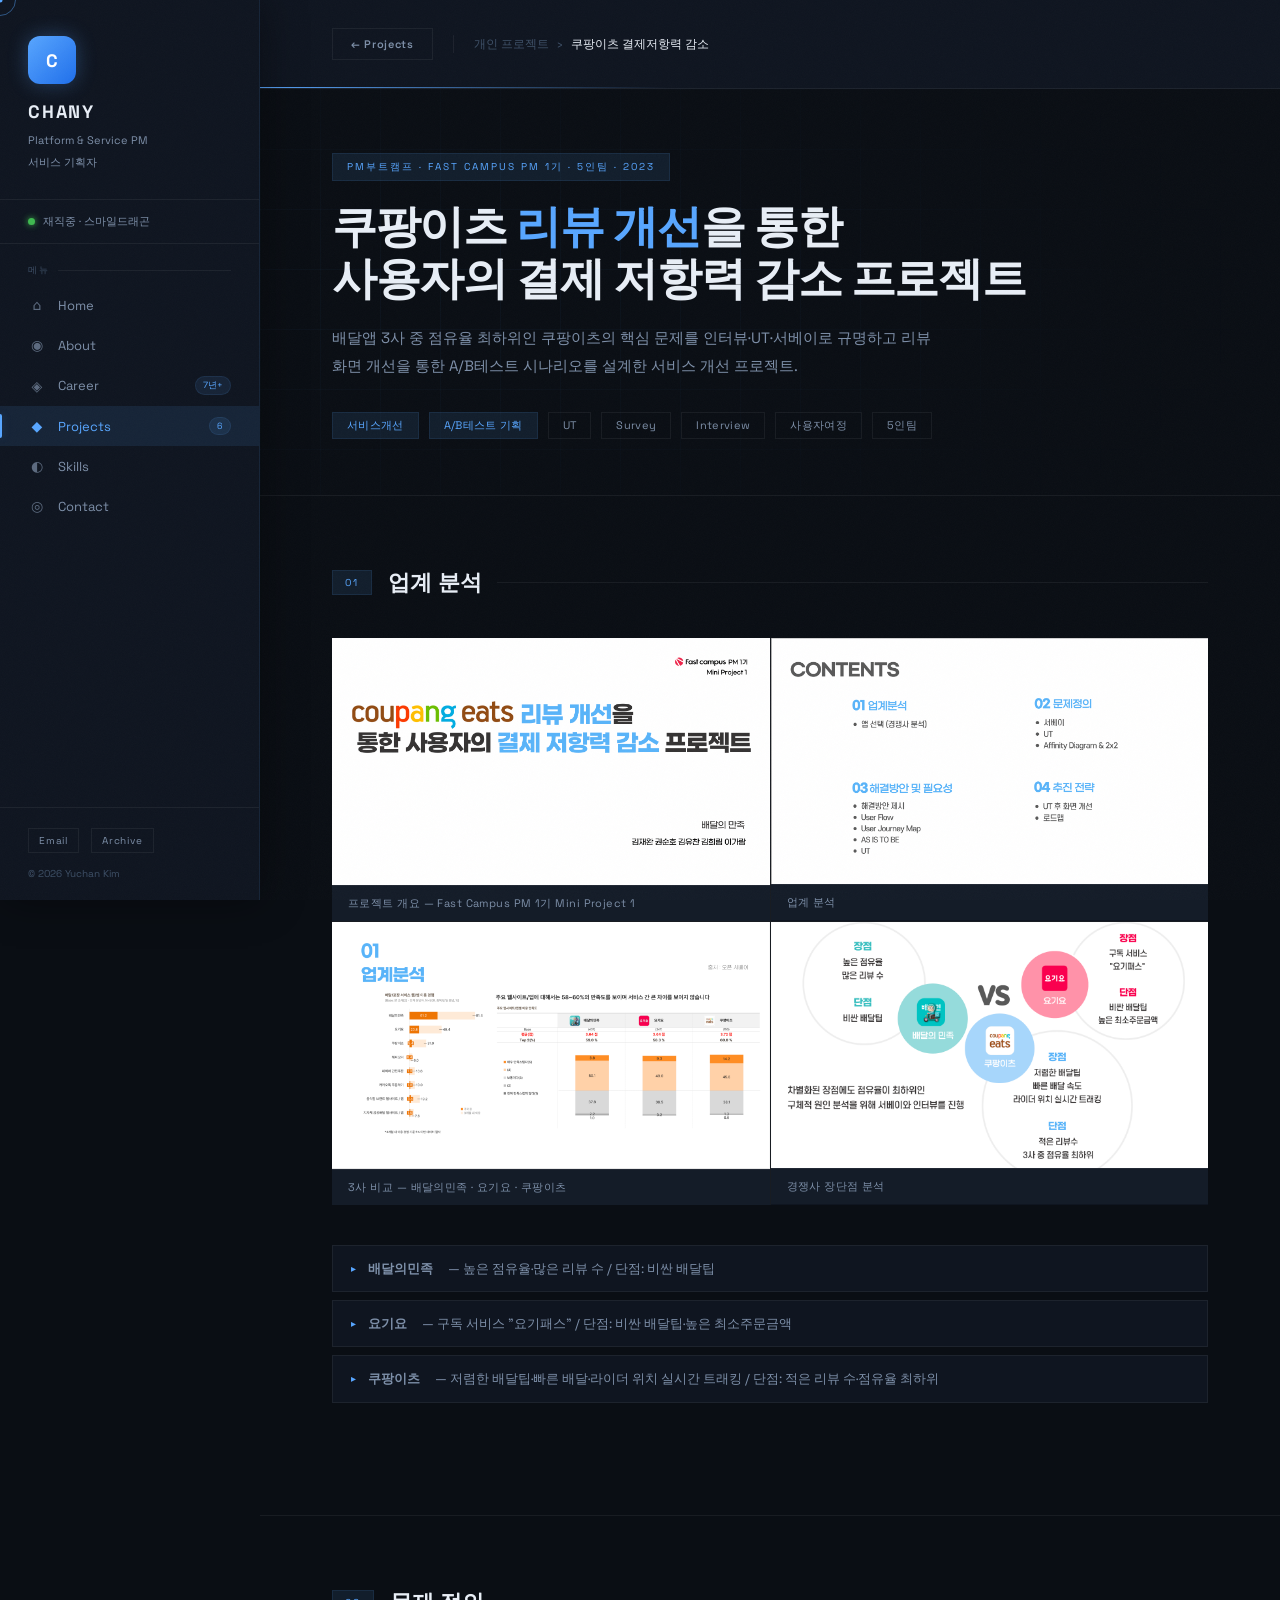
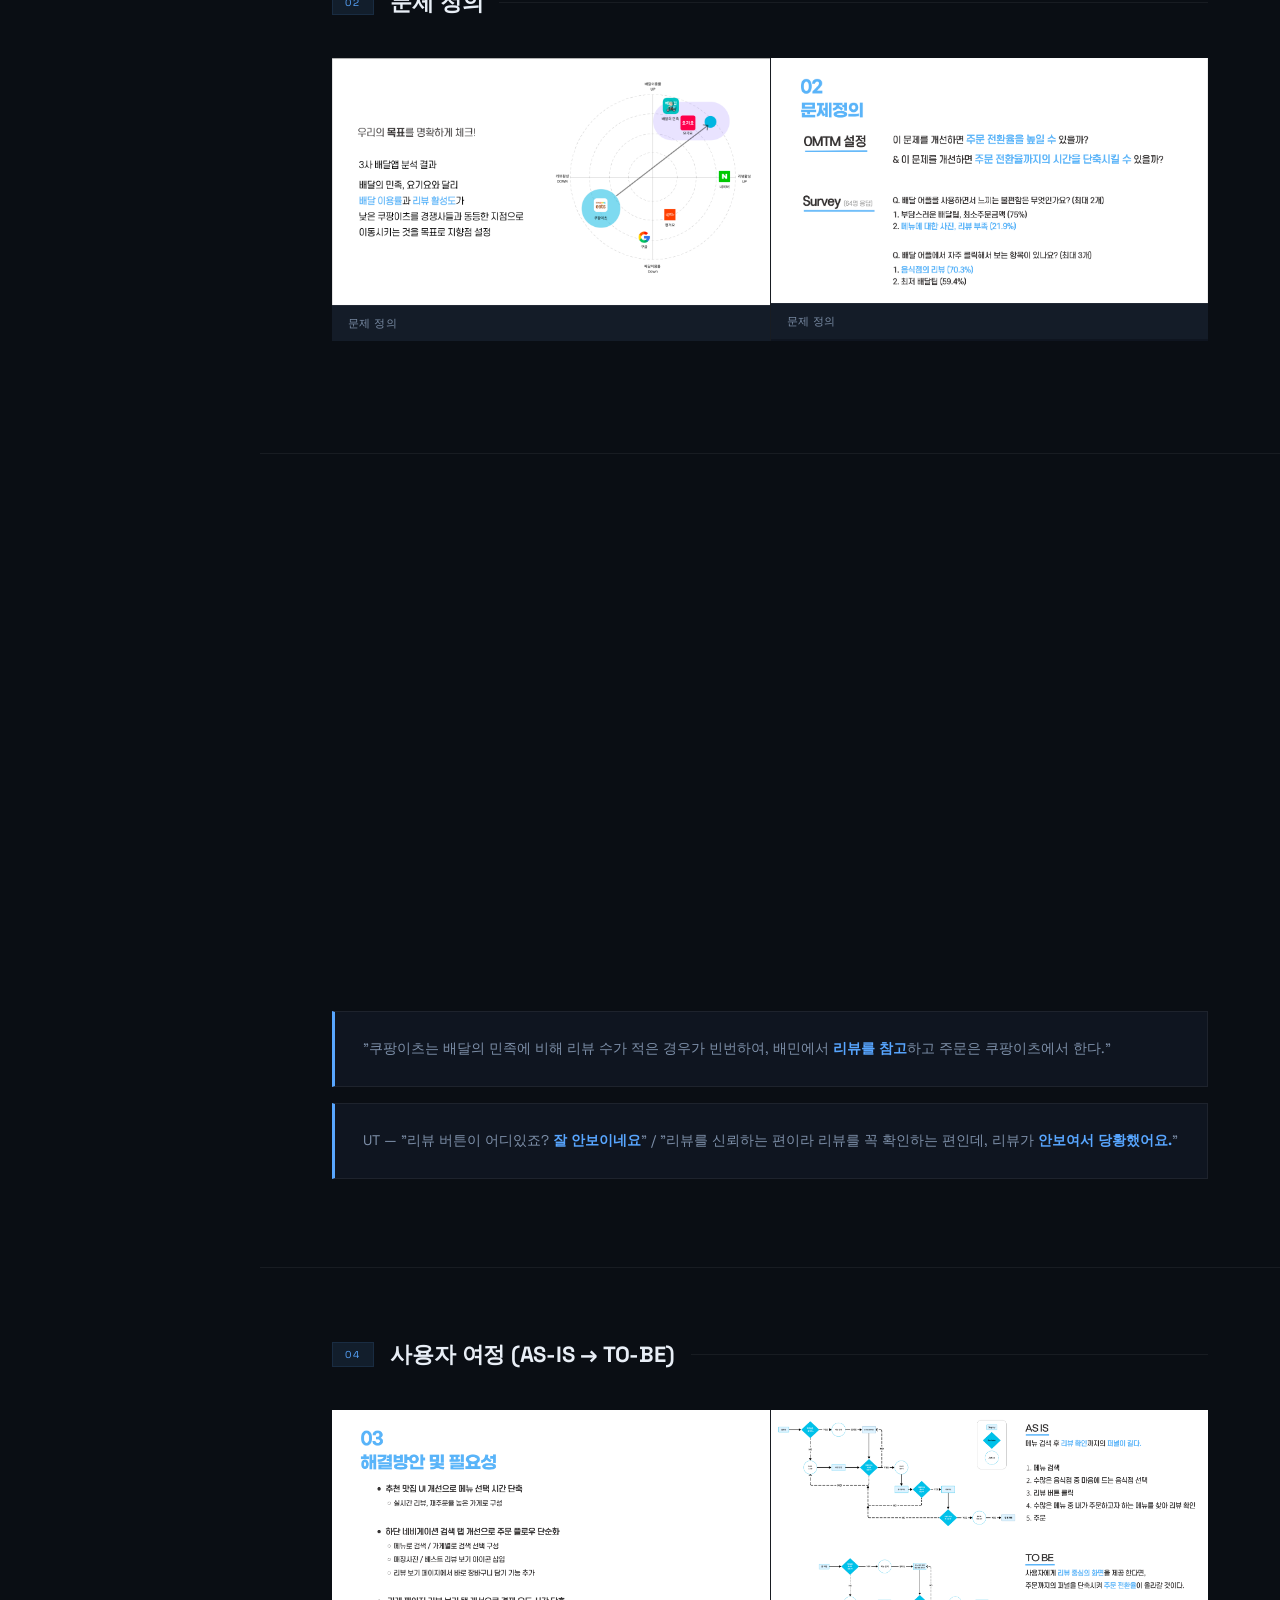
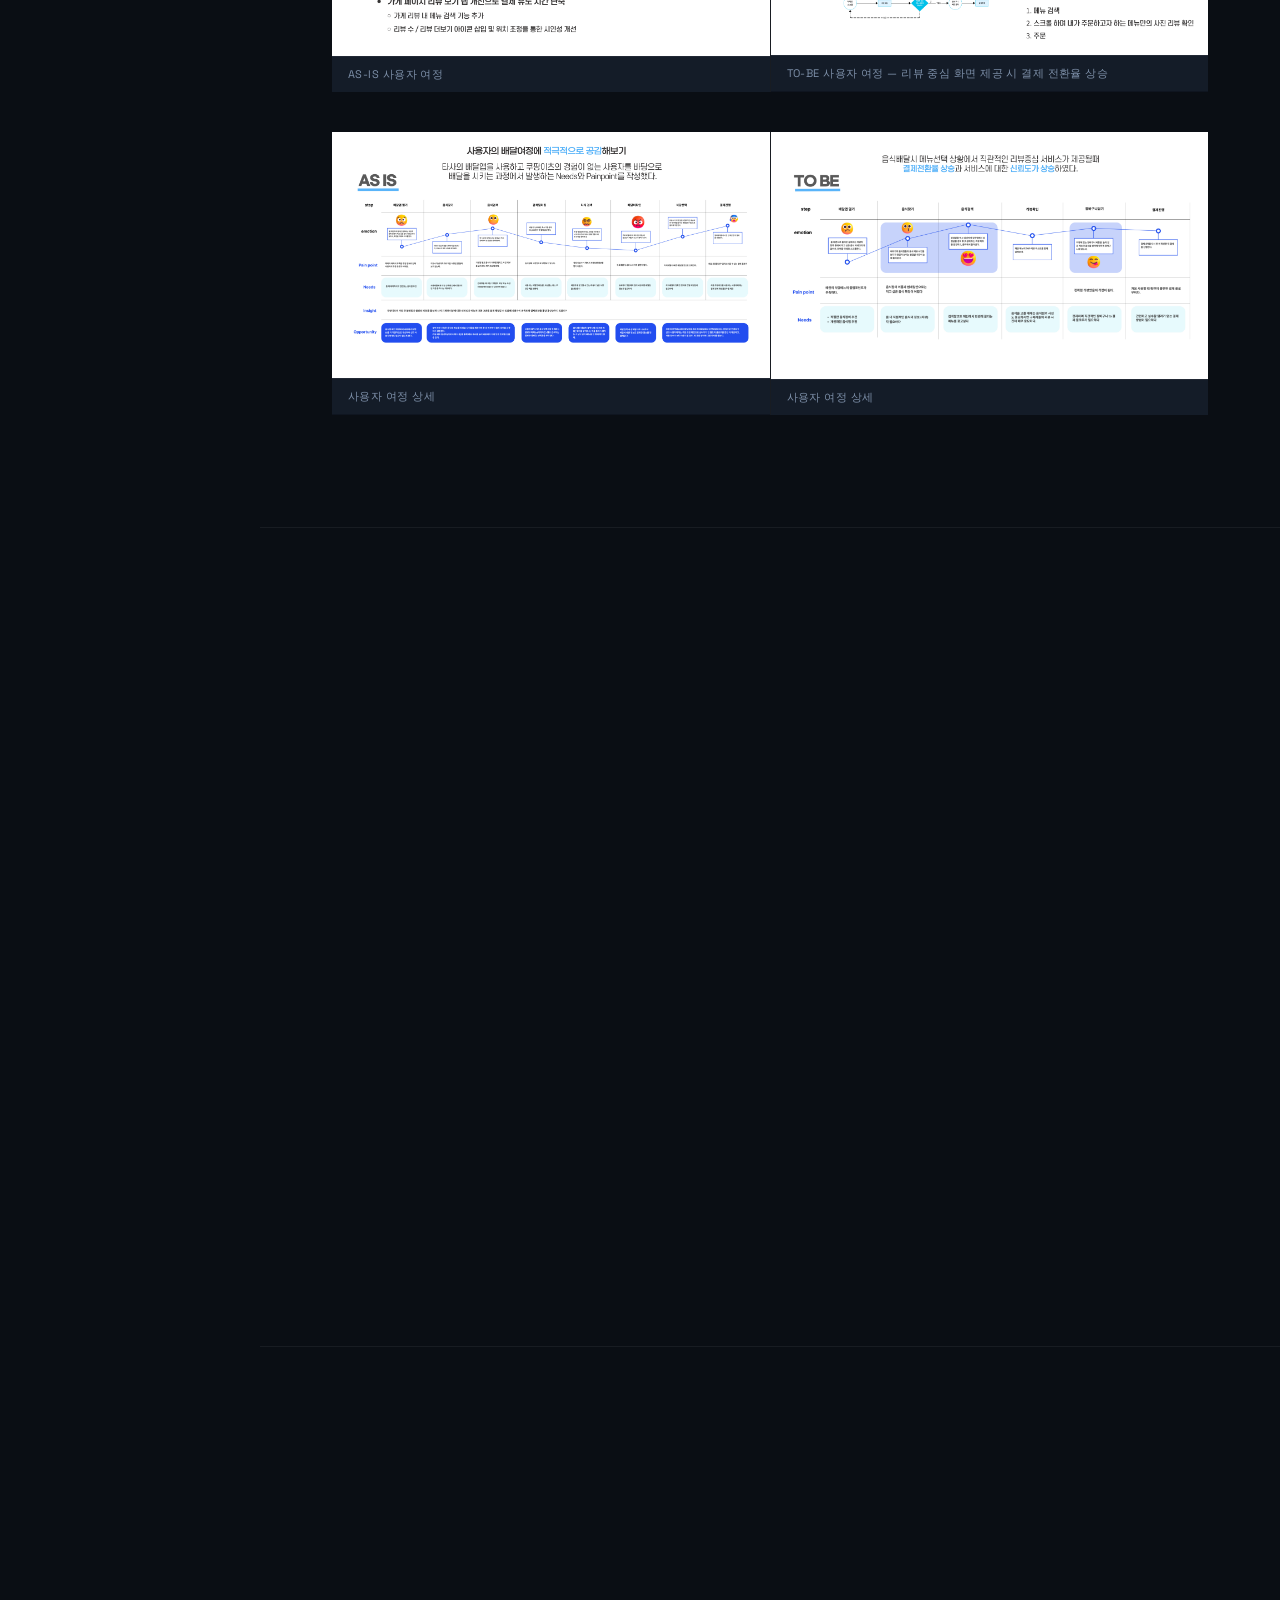
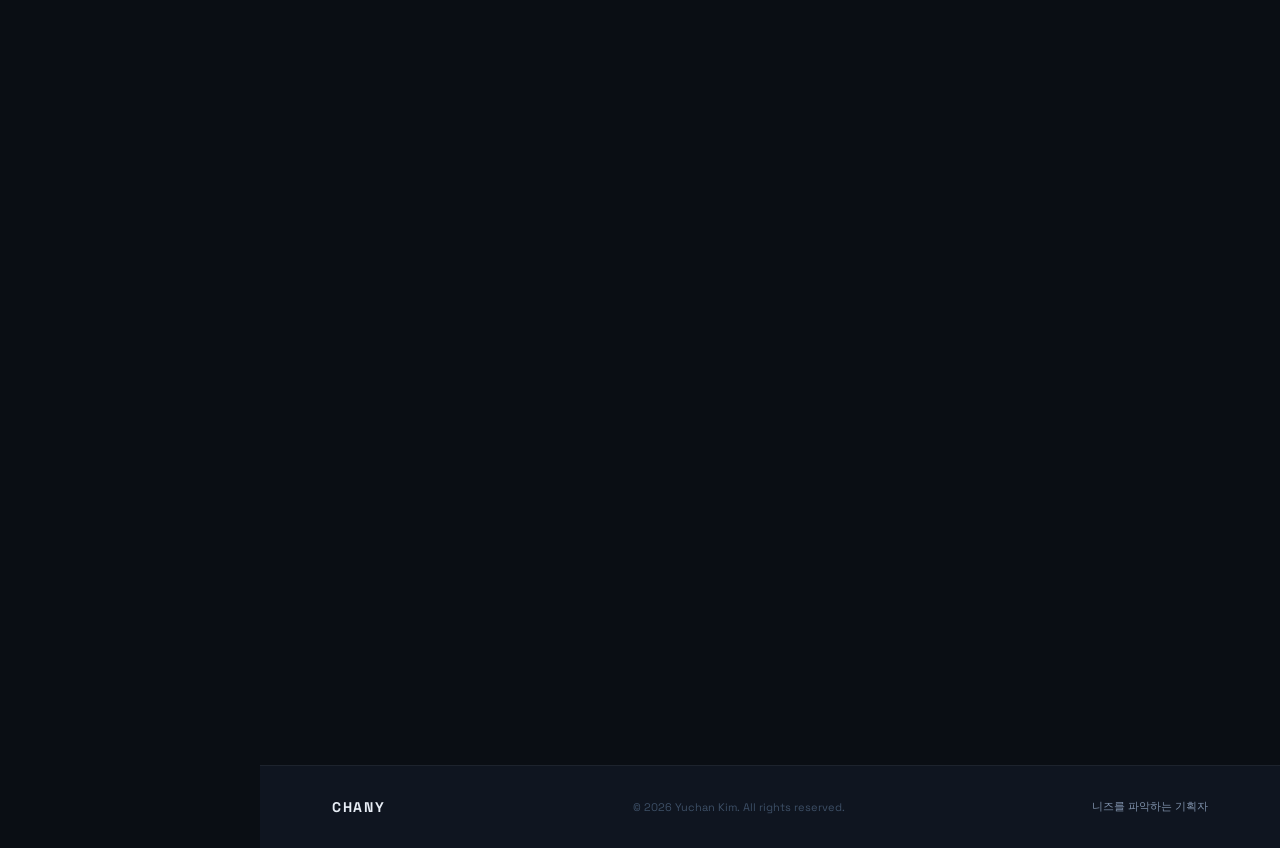
==== coupang.html @ c0a34b81 "Initial commit — Chany portfolio site" ====
<!DOCTYPE html>
<html lang="ko">
<head>
<meta charset="UTF-8">
<meta name="viewport" content="width=device-width, initial-scale=1.0">
<title>쿠팡이츠 결제저항력 감소 — PM부트캠프 | Chany</title>
<link rel="preconnect" href="https://fonts.googleapis.com">
<link href="https://fonts.googleapis.com/css2?family=Space+Grotesk:wght@300;400;500;600;700&display=swap" rel="stylesheet">
<link rel="stylesheet" crossorigin href="https://cdn.jsdelivr.net/gh/orioncactus/pretendard@v1.3.9/dist/web/static/pretendard.min.css"/>
<style>
*, *::before, *::after { box-sizing: border-box; margin: 0; padding: 0; }
:root {
  --sidebar-w: 260px;
  --bg: #0a0e14; --bg2: #0f1520; --bg3: #141c28;
  --text: #e8eef6; --muted: #7d8fa8; --dim: #3d4f66;
  --border: rgba(88,166,255,0.1); --border2: rgba(255,255,255,0.06);
  --accent: #58a6ff; --accent2: #79c0ff;
  --accent-dim: rgba(88,166,255,0.1); --accent-glow: rgba(88,166,255,0.25);
  --green: #3fb950; --green-dim: rgba(63,185,80,0.15);
  --sans: 'Pretendard','Space Grotesk',system-ui,sans-serif;
  --en: 'Space Grotesk',system-ui,sans-serif;
}
html { scroll-behavior: smooth; }
body { font-family: var(--sans); background: var(--bg); color: var(--text); overflow-x: hidden; display: flex; min-height: 100vh; cursor: none; }
a { color: inherit; text-decoration: none; }
ul { list-style: none; }
.noise { position: fixed; inset: 0; z-index: 9998; pointer-events: none; opacity: 0.025; background-image: url("data:image/svg+xml,%3Csvg xmlns='http://www.w3.org/2000/svg' width='300' height='300'%3E%3Cfilter id='n'%3E%3CfeTurbulence type='fractalNoise' baseFrequency='0.85' numOctaves='4' stitchTiles='stitch'/%3E%3C/filter%3E%3Crect width='300' height='300' filter='url(%23n)'/%3E%3C/svg%3E"); background-size: 200px; }
#cd,#cr { position: fixed; pointer-events: none; z-index: 10000; border-radius: 50%; transform: translate(-50%,-50%); }
#cd { width: 5px; height: 5px; background: var(--accent); transition: opacity .3s; }
#cr { width: 32px; height: 32px; border: 1px solid rgba(88,166,255,0.45); transition: width .25s,height .25s,border-color .25s,background .25s,opacity .3s; }
body.ch #cr { width: 52px; height: 52px; border-color: var(--accent); background: var(--accent-dim); }
.sidebar { position: fixed; top: 0; left: 0; bottom: 0; width: var(--sidebar-w); z-index: 200; background: var(--bg2); border-right: 1px solid var(--border); display: flex; flex-direction: column; overflow-y: auto; box-shadow: 2px 0 40px rgba(0,0,0,0.4); }
.sidebar-brand { padding: 36px 28px 28px; border-bottom: 1px solid var(--border2); }
.brand-avatar { width: 48px; height: 48px; border-radius: 12px; background: linear-gradient(135deg,var(--accent) 0%,#1f6feb 100%); display: flex; align-items: center; justify-content: center; font-family: var(--en); font-size: 18px; font-weight: 800; color: #fff; margin-bottom: 16px; box-shadow: 0 0 20px rgba(88,166,255,0.3); }
.brand-name { font-family: var(--en); font-size: 18px; font-weight: 800; letter-spacing: .1em; display: block; margin-bottom: 5px; }
.brand-role { font-size: 11px; color: var(--muted); line-height: 1.6; }
.sidebar-status { padding: 14px 28px; border-bottom: 1px solid var(--border2); display: flex; align-items: center; gap: 8px; font-size: 11px; color: var(--muted); }
.status-dot { width: 7px; height: 7px; border-radius: 50%; background: var(--green); box-shadow: 0 0 6px var(--green); animation: pulse 2.4s ease-in-out infinite; flex-shrink: 0; }
@keyframes pulse { 0%,100%{opacity:1;box-shadow:0 0 6px var(--green)} 50%{opacity:.5;box-shadow:0 0 12px var(--green)} }
.sidebar-nav { padding: 20px 0; flex: 1; }
.nav-group-label { font-family: var(--en); font-size: 9px; letter-spacing: .2em; color: var(--dim); text-transform: uppercase; padding: 0 28px 8px; display: flex; align-items: center; gap: 8px; }
.nav-group-label::after { content: ''; flex: 1; height: 1px; background: var(--border2); }
.nav-item { display: flex; align-items: center; gap: 12px; padding: 11px 28px; font-size: 13px; color: var(--muted); transition: background .15s,color .15s; position: relative; cursor: pointer; }
.nav-item:hover { background: var(--bg3); color: var(--text); }
.nav-item.active { color: var(--accent); background: var(--accent-dim); }
.nav-item.active::before { content: ''; position: absolute; left: 0; top: 8px; bottom: 8px; width: 2px; background: var(--accent); border-radius: 0 2px 2px 0; box-shadow: 0 0 8px var(--accent-glow); }
.nav-icon { width: 18px; text-align: center; font-size: 14px; opacity: .7; }
.nav-item.active .nav-icon { opacity: 1; }
.nav-badge { margin-left: auto; font-family: var(--en); font-size: 9px; background: var(--accent-dim); color: var(--accent); border: 1px solid var(--border); padding: 2px 7px; border-radius: 20px; }
.sidebar-footer { padding: 20px 28px; border-top: 1px solid var(--border2); }
.sidebar-links { display: flex; gap: 12px; margin-bottom: 14px; }
.sb-link { font-family: var(--en); font-size: 10px; letter-spacing: .08em; color: var(--muted); padding: 5px 10px; border: 1px solid var(--border2); transition: border-color .2s,color .2s; }
.sb-link:hover { border-color: var(--accent); color: var(--accent); }
.sidebar-copy { font-size: 10px; color: var(--dim); }
.main { margin-left: var(--sidebar-w); flex: 1; min-height: 100vh; min-width: 0; }
.page-header { padding: 28px 72px; background: var(--bg2); border-bottom: 1px solid var(--border2); display: flex; align-items: center; gap: 20px; position: relative; }
.page-header::after { content: ''; position: absolute; bottom: 0; left: 0; right: 0; height: 1px; background: linear-gradient(90deg,var(--accent) 0%,transparent 40%); }
.back-btn { display: inline-flex; align-items: center; gap: 8px; font-family: var(--en); font-size: 11px; font-weight: 600; letter-spacing: .06em; color: var(--muted); padding: 8px 18px; border: 1px solid var(--border2); transition: color .2s,border-color .2s,background .2s; flex-shrink: 0; }
.back-btn:hover { color: var(--accent); border-color: var(--accent); background: var(--accent-dim); }
.ph-divider { width: 1px; height: 18px; background: var(--border2); }
.ph-crumb { font-size: 12px; color: var(--dim); display: flex; align-items: center; gap: 8px; }
.ph-crumb .active { color: var(--text); }
.proj-hero { padding: 64px 72px 56px; border-bottom: 1px solid var(--border2); position: relative; overflow: hidden; }
.proj-hero::before { content: ''; position: absolute; inset: 0; background-image: linear-gradient(rgba(88,166,255,0.04) 1px,transparent 1px),linear-gradient(90deg,rgba(88,166,255,0.04) 1px,transparent 1px); background-size: 60px 60px; mask-image: radial-gradient(ellipse 80% 80% at 20% 50%,black 0%,transparent 100%); pointer-events: none; }
.hero-eyebrow { font-family: var(--en); font-size: 10px; letter-spacing: .2em; color: var(--accent); text-transform: uppercase; display: inline-flex; align-items: center; gap: 8px; margin-bottom: 20px; padding: 6px 14px; background: var(--accent-dim); border: 1px solid var(--border); }
.hero-title { font-size: clamp(28px,3.5vw,50px); font-weight: 900; letter-spacing: -.03em; line-height: 1.15; margin-bottom: 20px; }
.hero-title .accent { color: var(--accent); }
.hero-desc { font-size: 15px; color: var(--muted); line-height: 1.85; max-width: 600px; margin-bottom: 32px; }
.hero-meta { display: flex; gap: 10px; flex-wrap: wrap; }
.meta-chip { font-size: 11px; padding: 5px 14px; border: 1px solid var(--border2); color: var(--muted); letter-spacing: .03em; }
.meta-chip.hi { border-color: var(--border); color: var(--accent); background: var(--accent-dim); }
.section { padding: 72px 72px; border-bottom: 1px solid var(--border2); }
.sec-hd { display: flex; align-items: center; gap: 16px; margin-bottom: 40px; }
.sec-num { font-family: var(--en); font-size: 10px; letter-spacing: .22em; color: var(--accent); background: var(--accent-dim); border: 1px solid var(--border); padding: 5px 12px; text-transform: uppercase; }
.sec-title { font-size: 22px; font-weight: 800; letter-spacing: -.01em; }
.sec-divider { flex: 1; height: 1px; background: var(--border2); }
.img-gallery { display: grid; grid-template-columns: 1fr 1fr; gap: 1px; background: var(--border2); margin-bottom: 40px; }
.img-gallery.single { grid-template-columns: 1fr; }
.img-item { background: var(--bg2); overflow: hidden; transition: box-shadow .3s; }
.img-item:hover { box-shadow: inset 0 0 0 1px var(--accent); }
.img-item img { width: 100%; height: auto; display: block; transition: transform .4s; }
.img-item:hover img { transform: scale(1.02); }
.img-cap { padding: 10px 16px; background: var(--bg3); border-top: 1px solid var(--border2); font-size: 11px; color: var(--muted); letter-spacing: .04em; }
.quote-block { background: var(--bg2); border: 1px solid var(--border2); border-left: 3px solid var(--accent); padding: 24px 28px; margin-bottom: 16px; font-size: 14px; color: var(--muted); line-height: 1.85; }
.quote-block strong { color: var(--accent); }
.bullet-list { display: flex; flex-direction: column; gap: 8px; margin-bottom: 40px; }
.bullet-item { display: flex; align-items: flex-start; gap: 12px; padding: 12px 18px; background: var(--bg2); border: 1px solid var(--border2); font-size: 13px; color: var(--muted); line-height: 1.65; transition: border-color .2s,background .2s; }
.bullet-item:hover { border-color: var(--accent); background: var(--accent-dim); color: var(--text); }
.bullet-item::before { content: '▸'; color: var(--accent); font-size: 10px; margin-top: 3px; flex-shrink: 0; }
.hypo-box { background: var(--bg2); border: 1px solid var(--border); padding: 28px 32px; margin-bottom: 32px; position: relative; overflow: hidden; }
.hypo-box::before { content: ''; position: absolute; top: 0; left: 0; right: 0; height: 2px; background: linear-gradient(90deg,var(--accent),transparent); }
.hypo-label { font-family: var(--en); font-size: 9px; letter-spacing: .2em; color: var(--accent); text-transform: uppercase; margin-bottom: 12px; }
.hypo-text { font-size: 15px; font-weight: 700; color: var(--text); line-height: 1.6; margin-bottom: 14px; }
.hypo-result { font-size: 13px; color: var(--muted); line-height: 1.8; }
.rv { opacity: 0; transform: translateY(20px); transition: opacity .6s,transform .6s; transition-delay: var(--d,0s); }
.rv.vis { opacity: 1; transform: none; }
.footer { padding: 32px 72px; background: var(--bg2); border-top: 1px solid var(--border2); display: flex; align-items: center; justify-content: space-between; }
.footer-logo { font-family: var(--en); font-weight: 900; font-size: 14px; letter-spacing: .12em; }
.footer-copy { font-size: 11px; color: var(--dim); }
.footer-tag { font-size: 11px; color: var(--muted); }
.mob-nav { display: none; position: fixed; top: 0; left: 0; right: 0; z-index: 300; background: var(--bg2); border-bottom: 1px solid var(--border2); padding: 0 24px; height: 56px; align-items: center; justify-content: space-between; }
.mob-logo { font-family: var(--en); font-weight: 800; font-size: 16px; letter-spacing: .1em; }
.mob-back-link { font-size: 13px; color: var(--accent); }
@media (max-width: 1024px) { :root{--sidebar-w:220px} .img-gallery{grid-template-columns:1fr} }
@media (max-width: 768px) { .sidebar{display:none} .mob-nav{display:flex} .main{margin-left:0;padding-top:56px} .page-header{padding:20px 24px} .section{padding:48px 24px} .proj-hero{padding:48px 24px} .img-gallery{grid-template-columns:1fr} .footer{padding:28px;flex-direction:column;gap:8px;text-align:center} }
</style>
</head>
<body>
<div class="noise"></div>
<div id="cd"></div><div id="cr"></div>

<nav class="mob-nav">
  <a href="index.html" class="mob-logo">CHANY</a>
  <a href="index.html#projects" class="mob-back-link">← Projects</a>
</nav>

<aside class="sidebar">
  <div class="sidebar-brand">
    <div class="brand-avatar">C</div>
    <span class="brand-name">CHANY</span>
    <span class="brand-role">Platform &amp; Service PM<br>서비스 기획자</span>
  </div>
  <div class="sidebar-status"><span class="status-dot"></span> 재직중 · 스마일드래곤</div>
  <nav class="sidebar-nav">
    <p class="nav-group-label">메뉴</p>
    <a href="index.html#home"     class="nav-item"><span class="nav-icon">⌂</span> Home</a>
    <a href="index.html#about"    class="nav-item"><span class="nav-icon">◉</span> About</a>
    <a href="index.html#career"   class="nav-item"><span class="nav-icon">◈</span> Career <span class="nav-badge">7년+</span></a>
    <a href="index.html#projects" class="nav-item active"><span class="nav-icon">◆</span> Projects <span class="nav-badge">6</span></a>
    <a href="index.html#skills"   class="nav-item"><span class="nav-icon">◐</span> Skills</a>
    <a href="index.html#contact"  class="nav-item"><span class="nav-icon">◎</span> Contact</a>
  </nav>
  <div class="sidebar-footer">
    <div class="sidebar-links">
      <a href="mailto:pinkaru92@naver.com" class="sb-link">Email</a>
      <a href="https://channyk.notion.site/Chany-1d37a970e9ac4ea99c35f7fdbf948f6e" target="_blank" class="sb-link">Archive</a>
    </div>
    <p class="sidebar-copy">© 2026 Yuchan Kim</p>
  </div>
</aside>

<main class="main">

  <div class="page-header">
    <a href="index.html#projects" class="back-btn">← Projects</a>
    <div class="ph-divider"></div>
    <div class="ph-crumb"><span>개인 프로젝트</span><span>›</span><span class="active">쿠팡이츠 결제저항력 감소</span></div>
  </div>

  <div class="proj-hero">
    <div class="hero-eyebrow">PM부트캠프 · Fast Campus PM 1기 · 5인팀 · 2023</div>
    <h1 class="hero-title">쿠팡이츠 <span class="accent">리뷰 개선</span>을 통한<br>사용자의 결제 저항력 감소 프로젝트</h1>
    <p class="hero-desc">배달앱 3사 중 점유율 최하위인 쿠팡이츠의 핵심 문제를 인터뷰·UT·서베이로 규명하고 리뷰 화면 개선을 통한 A/B테스트 시나리오를 설계한 서비스 개선 프로젝트.</p>
    <div class="hero-meta">
      <span class="meta-chip hi">서비스개선</span>
      <span class="meta-chip hi">A/B테스트 기획</span>
      <span class="meta-chip">UT</span>
      <span class="meta-chip">Survey</span>
      <span class="meta-chip">Interview</span>
      <span class="meta-chip">사용자여정</span>
      <span class="meta-chip">5인팀</span>
    </div>
  </div>

  <!-- 01. 업계 분석 -->
  <section class="section">
    <div class="sec-hd rv"><span class="sec-num">01</span><h2 class="sec-title">업계 분석</h2><div class="sec-divider"></div></div>
    <div class="img-gallery rv">
      <div class="img-item"><img src="img_coupang/01.png" alt="타이틀"><div class="img-cap">프로젝트 개요 — Fast Campus PM 1기 Mini Project 1</div></div>
      <div class="img-item"><img src="img_coupang/02.png" alt="업계 분석"><div class="img-cap">업계 분석</div></div>
      <div class="img-item"><img src="img_coupang/03.png" alt="경쟁사 비교"><div class="img-cap">3사 비교 — 배달의민족 · 요기요 · 쿠팡이츠</div></div>
      <div class="img-item"><img src="img_coupang/04.png" alt="경쟁사 장단점"><div class="img-cap">경쟁사 장단점 분석</div></div>
    </div>
    <div class="bullet-list rv">
      <div class="bullet-item"><strong>배달의민족</strong>&nbsp;— 높은 점유율·많은 리뷰 수 / 단점: 비싼 배달팁</div>
      <div class="bullet-item"><strong>요기요</strong>&nbsp;— 구독 서비스 "요기패스" / 단점: 비싼 배달팁·높은 최소주문금액</div>
      <div class="bullet-item"><strong>쿠팡이츠</strong>&nbsp;— 저렴한 배달팁·빠른 배달·라이더 위치 실시간 트래킹 / 단점: 적은 리뷰 수·점유율 최하위</div>
    </div>
  </section>

  <!-- 02. 문제 정의 -->
  <section class="section">
    <div class="sec-hd rv"><span class="sec-num">02</span><h2 class="sec-title">문제 정의</h2><div class="sec-divider"></div></div>
    <div class="img-gallery rv">
      <div class="img-item"><img src="img_coupang/05.png" alt="문제정의 1"><div class="img-cap">문제 정의</div></div>
      <div class="img-item"><img src="img_coupang/06.png" alt="문제정의 2"><div class="img-cap">문제 정의</div></div>
    </div>
  </section>

  <!-- 03. 인터뷰 & UT -->
  <section class="section">
    <div class="sec-hd rv"><span class="sec-num">03</span><h2 class="sec-title">인터뷰 &amp; UT (Usability Test)</h2><div class="sec-divider"></div></div>
    <div class="img-gallery rv">
      <div class="img-item"><img src="img_coupang/07.png" alt="인터뷰 UT"><div class="img-cap">인터뷰 · UT 주요 발견</div></div>
      <div class="img-item"><img src="img_coupang/08.png" alt="서베이"><div class="img-cap">서베이 결과</div></div>
    </div>
    <div class="quote-block rv">
      "리뷰를 많이 참고한다. 좋은 <strong>리뷰</strong>가 많이 있으면 그 음식점을 신뢰하는 편"
    </div>
    <div class="quote-block rv">
      "쿠팡이츠는 배달의 민족에 비해 리뷰 수가 적은 경우가 빈번하여, 배민에서 <strong>리뷰를 참고</strong>하고 주문은 쿠팡이츠에서 한다."
    </div>
    <div class="quote-block rv">
      UT — "리뷰 버튼이 어디있죠? <strong>잘 안보이네요</strong>" / "리뷰를 신뢰하는 편이라 리뷰를 꼭 확인하는 편인데, 리뷰가 <strong>안보여서 당황했어요.</strong>"
    </div>
  </section>

  <!-- 04. 사용자 여정 -->
  <section class="section">
    <div class="sec-hd rv"><span class="sec-num">04</span><h2 class="sec-title">사용자 여정 (AS-IS → TO-BE)</h2><div class="sec-divider"></div></div>
    <div class="img-gallery rv">
      <div class="img-item"><img src="img_coupang/09.png" alt="AS-IS 여정"><div class="img-cap">AS-IS 사용자 여정</div></div>
      <div class="img-item"><img src="img_coupang/10.png" alt="TO-BE 여정"><div class="img-cap">TO-BE 사용자 여정 — 리뷰 중심 화면 제공 시 결제 전환율 상승</div></div>
    </div>
    <div class="img-gallery rv">
      <div class="img-item"><img src="img_coupang/11.png" alt="여정 상세 1"><div class="img-cap">사용자 여정 상세</div></div>
      <div class="img-item"><img src="img_coupang/12.png" alt="여정 상세 2"><div class="img-cap">사용자 여정 상세</div></div>
    </div>
  </section>

  <!-- 05. 개선 화면 -->
  <section class="section">
    <div class="sec-hd rv"><span class="sec-num">05</span><h2 class="sec-title">개선 화면 설계</h2><div class="sec-divider"></div></div>
    <div class="img-gallery rv">
      <div class="img-item"><img src="img_coupang/13.png" alt="개선화면 1"><div class="img-cap">개선 화면 (1)</div></div>
      <div class="img-item"><img src="img_coupang/14.png" alt="개선화면 2"><div class="img-cap">개선 화면 (2)</div></div>
      <div class="img-item"><img src="img_coupang/15.png" alt="개선화면 3"><div class="img-cap">개선 화면 (3)</div></div>
      <div class="img-item"><img src="img_coupang/16.png" alt="개선화면 4"><div class="img-cap">개선 화면 (4)</div></div>
    </div>
  </section>

  <!-- 06. UT 후 재개선 -->
  <section class="section" style="border-bottom:none">
    <div class="sec-hd rv"><span class="sec-num">06</span><h2 class="sec-title">UT 검증 &amp; 재개선</h2><div class="sec-divider"></div></div>
    <div class="hypo-box rv">
      <p class="hypo-label">초기 가설</p>
      <p class="hypo-text">사용자에게 리뷰 중심의 화면을 제공한다면, 주문까지의 퍼널을 단축시켜 <strong>주문 전환율이 올라갈 것</strong>이다.</p>
      <p class="hypo-result">UT 검증 결과 — 리뷰를 통해 사용자를 후킹할 수 있고 신뢰를 주는 요소로 활용될 수 있지만, 리뷰만으로 구매를 결정하기에는 정보가 부족하다. 구매를 결정하는 데에는 식당이나 메뉴에 대한 정보도 필요하다.</p>
    </div>
    <div class="img-gallery rv">
      <div class="img-item"><img src="img_coupang/17.png" alt="UT 후 화면개선 1"><div class="img-cap">UT 후 화면 재개선 (1)</div></div>
      <div class="img-item"><img src="img_coupang/18.png" alt="UT 후 화면개선 2"><div class="img-cap">UT 후 화면 재개선 — 리뷰 + 메뉴 정보 통합</div></div>
      <div class="img-item"><img src="img_coupang/19.png" alt="UT 후 화면개선 3"><div class="img-cap">최종 개선 화면 (1)</div></div>
      <div class="img-item"><img src="img_coupang/20.png" alt="UT 후 화면개선 4"><div class="img-cap">최종 개선 화면 (2)</div></div>
    </div>
  </section>

  <footer class="footer">
    <span class="footer-logo">CHANY</span>
    <p class="footer-copy">© 2026 Yuchan Kim. All rights reserved.</p>
    <p class="footer-tag">니즈를 파악하는 기획자</p>
  </footer>

</main>
<script>
const cd=document.getElementById('cd'),cr=document.getElementById('cr');
let mx=0,my=0,rx=0,ry=0;
document.addEventListener('mousemove',e=>{mx=e.clientX;my=e.clientY;cd.style.left=mx+'px';cd.style.top=my+'px';});
(function loop(){rx+=(mx-rx)*.11;ry+=(my-ry)*.11;cr.style.left=rx+'px';cr.style.top=ry+'px';requestAnimationFrame(loop);})();
document.addEventListener('mouseleave',()=>{cd.style.opacity='0';cr.style.opacity='0';});
document.addEventListener('mouseenter',()=>{cd.style.opacity='1';cr.style.opacity='1';});
document.querySelectorAll('a,button,.img-item,.bullet-item').forEach(el=>{
  el.addEventListener('mouseenter',()=>document.body.classList.add('ch'));
  el.addEventListener('mouseleave',()=>document.body.classList.remove('ch'));
});
const obs=new IntersectionObserver(es=>{es.forEach(e=>{if(e.isIntersecting)e.target.classList.add('vis');});},{threshold:0.06,rootMargin:'0px 0px -40px 0px'});
document.querySelectorAll('.rv').forEach(el=>obs.observe(el));
</script>
</body>
</html>
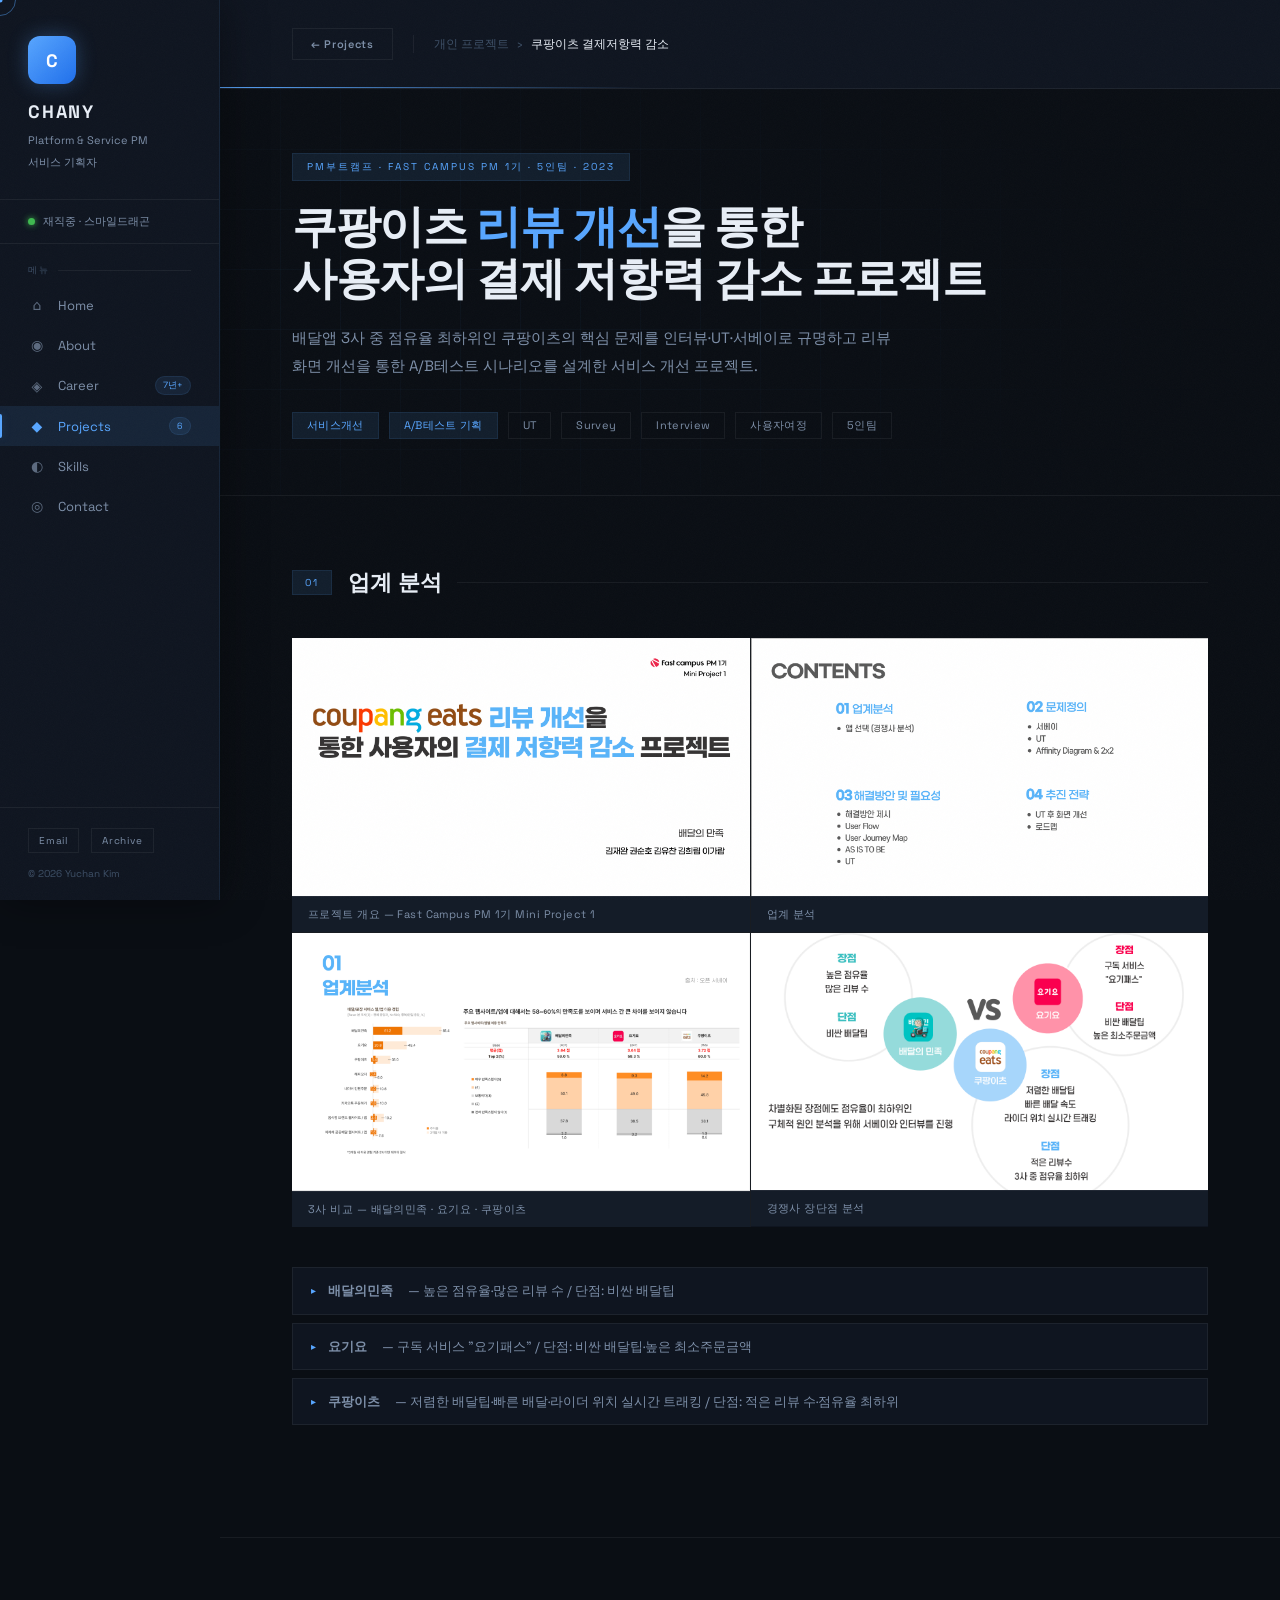
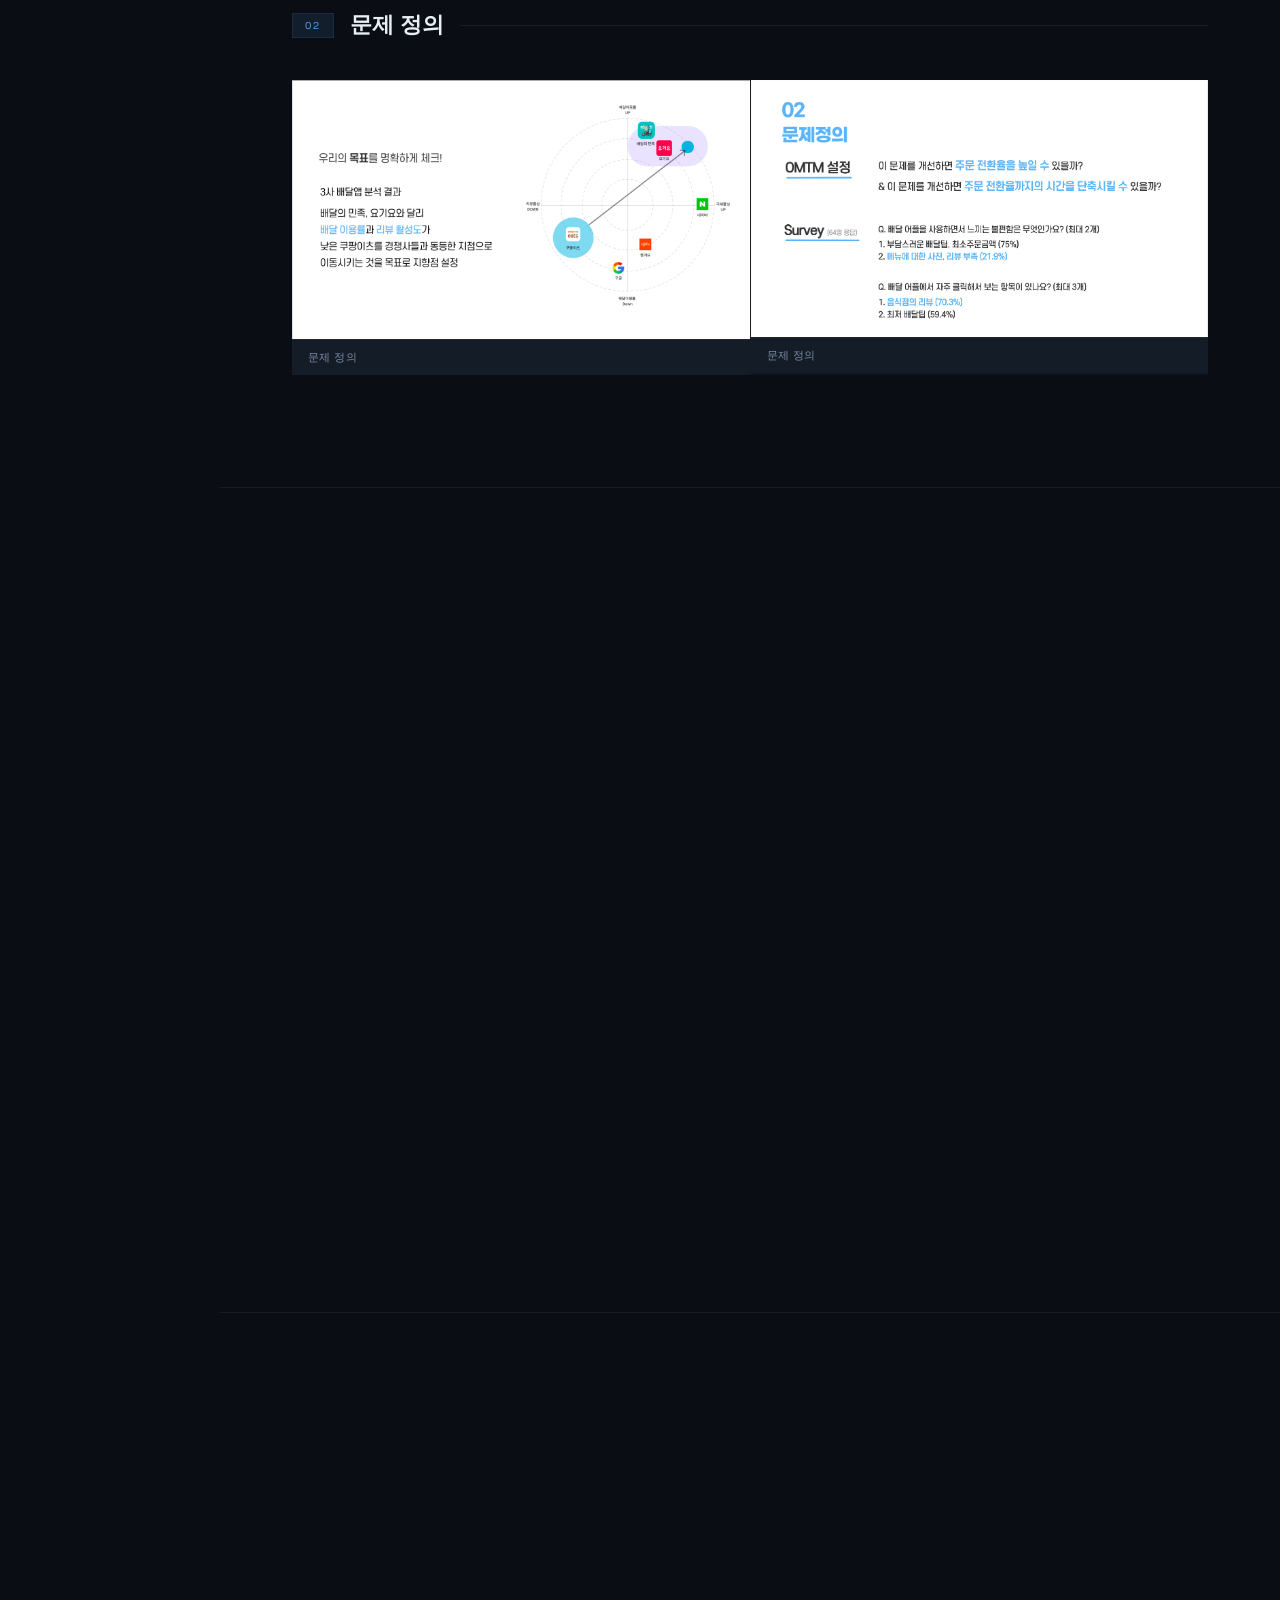
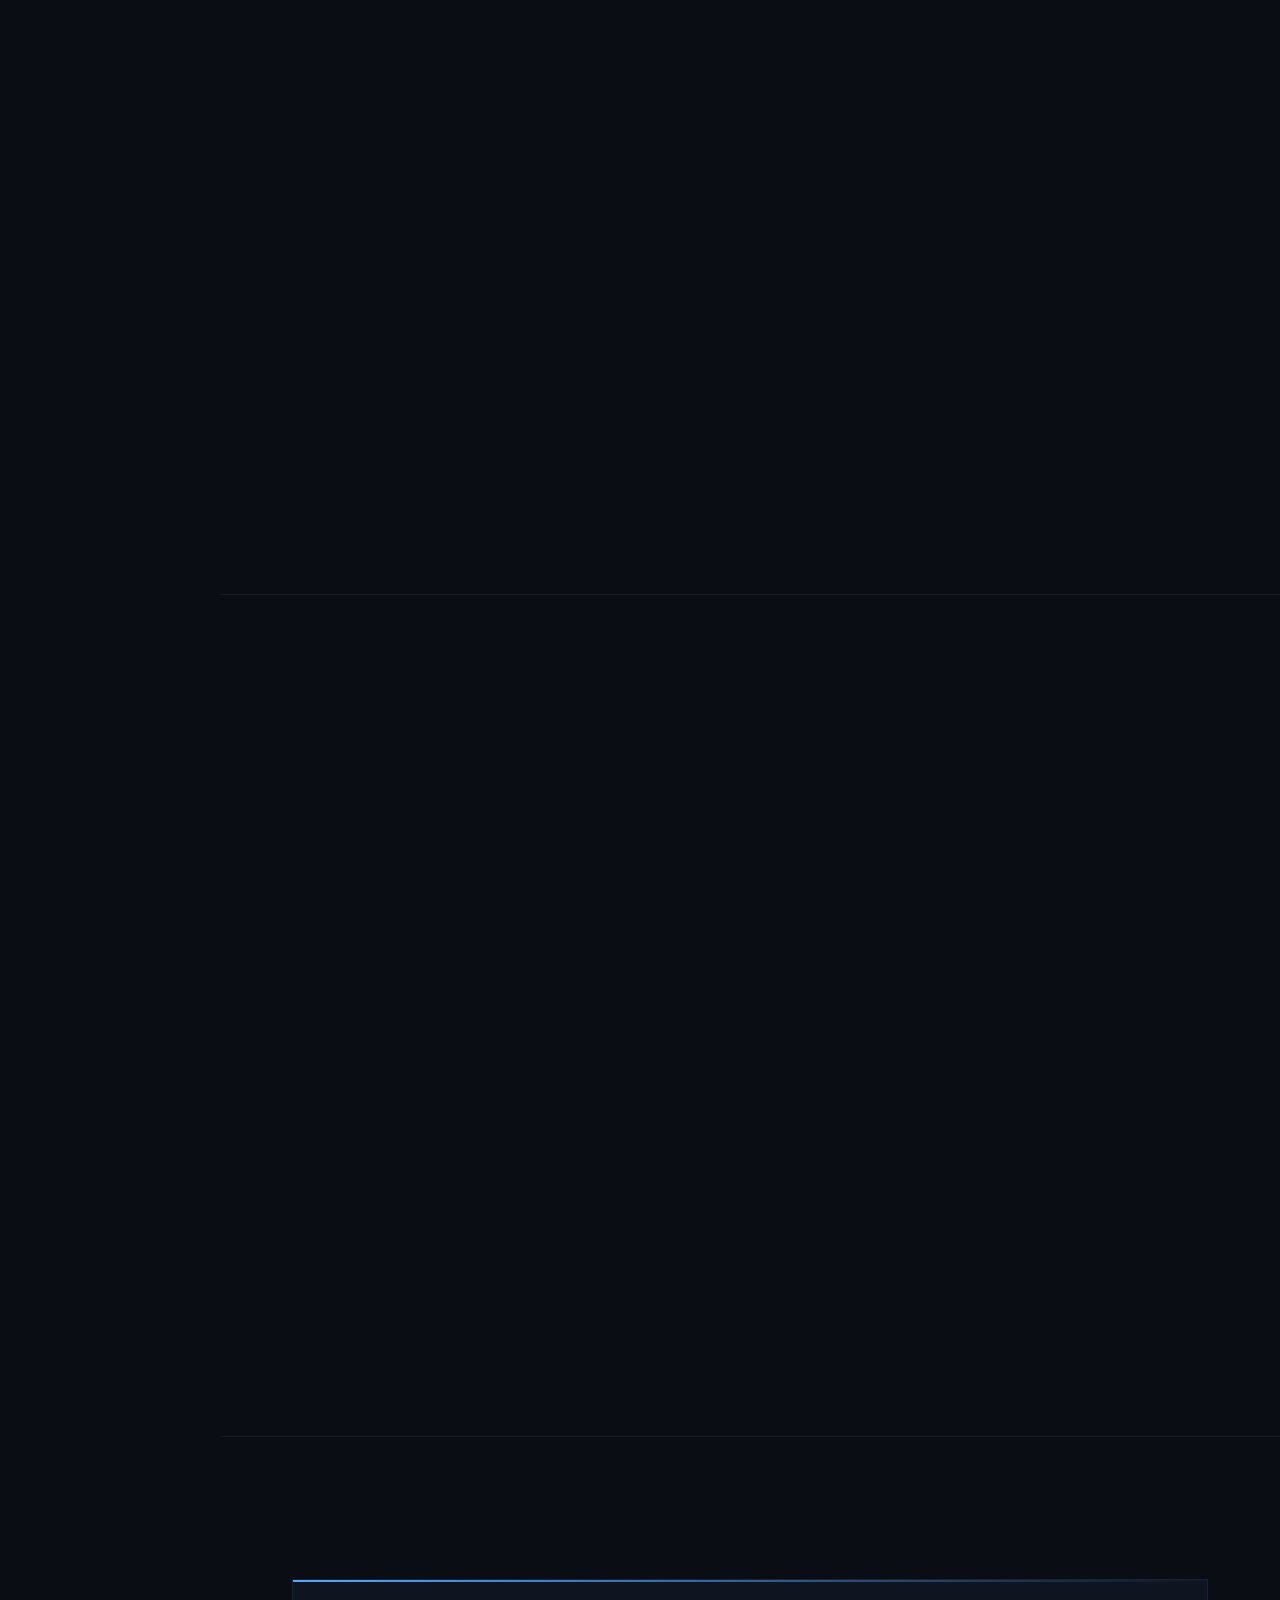
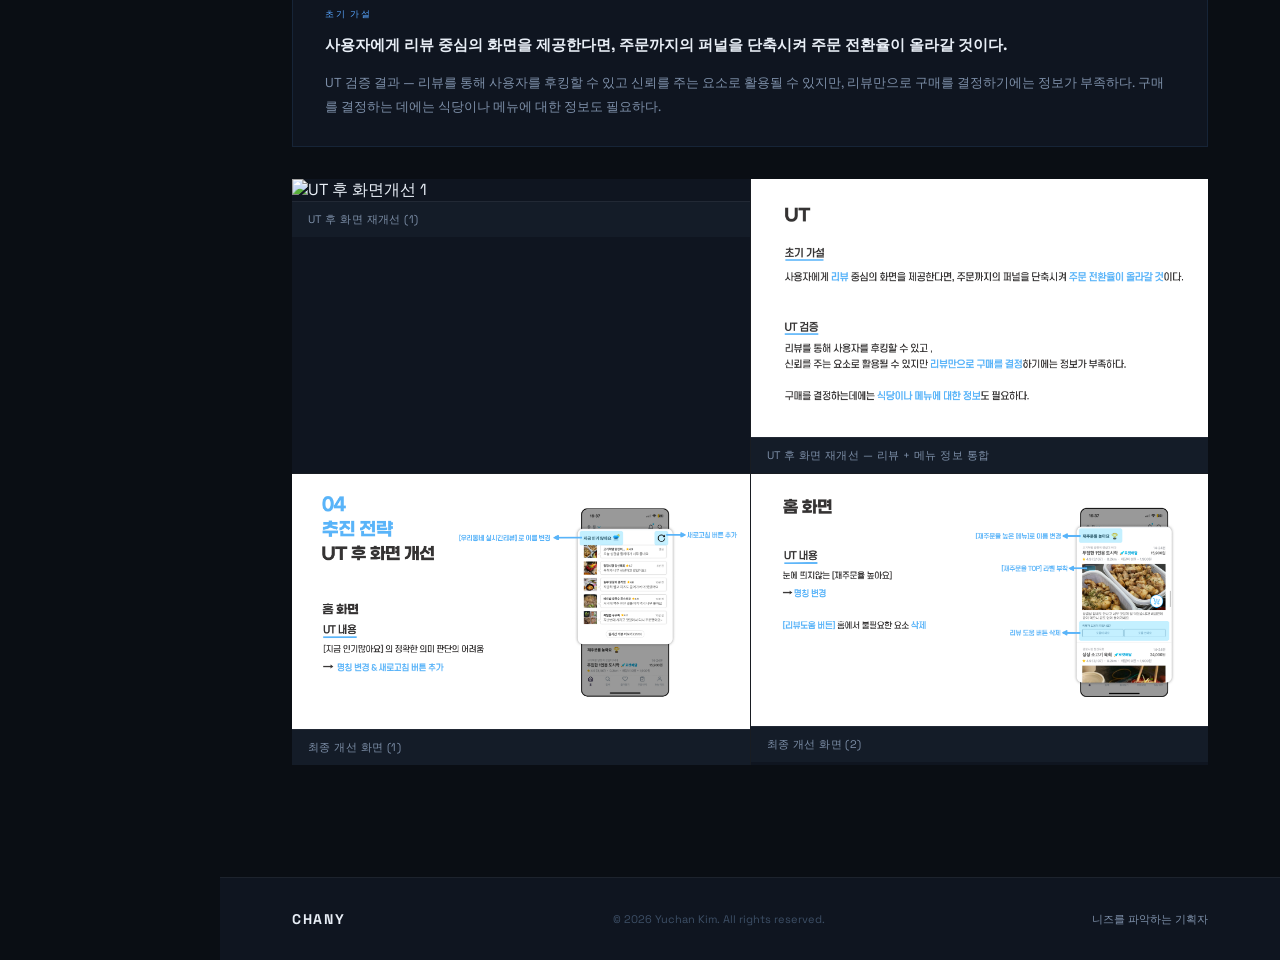
==== commit 6cb04107: "Update portfolio: sidebar resize, new project cards, mkt24-v2 detail page - Reduce sidebar width 260" ====
--- a/coupang.html
+++ b/coupang.html
@@ -10,7 +10,7 @@
 <style>
 *, *::before, *::after { box-sizing: border-box; margin: 0; padding: 0; }
 :root {
-  --sidebar-w: 260px;
+  --sidebar-w: 220px;
   --bg: #0a0e14; --bg2: #0f1520; --bg3: #141c28;
   --text: #e8eef6; --muted: #7d8fa8; --dim: #3d4f66;
   --border: rgba(88,166,255,0.1); --border2: rgba(255,255,255,0.06);
